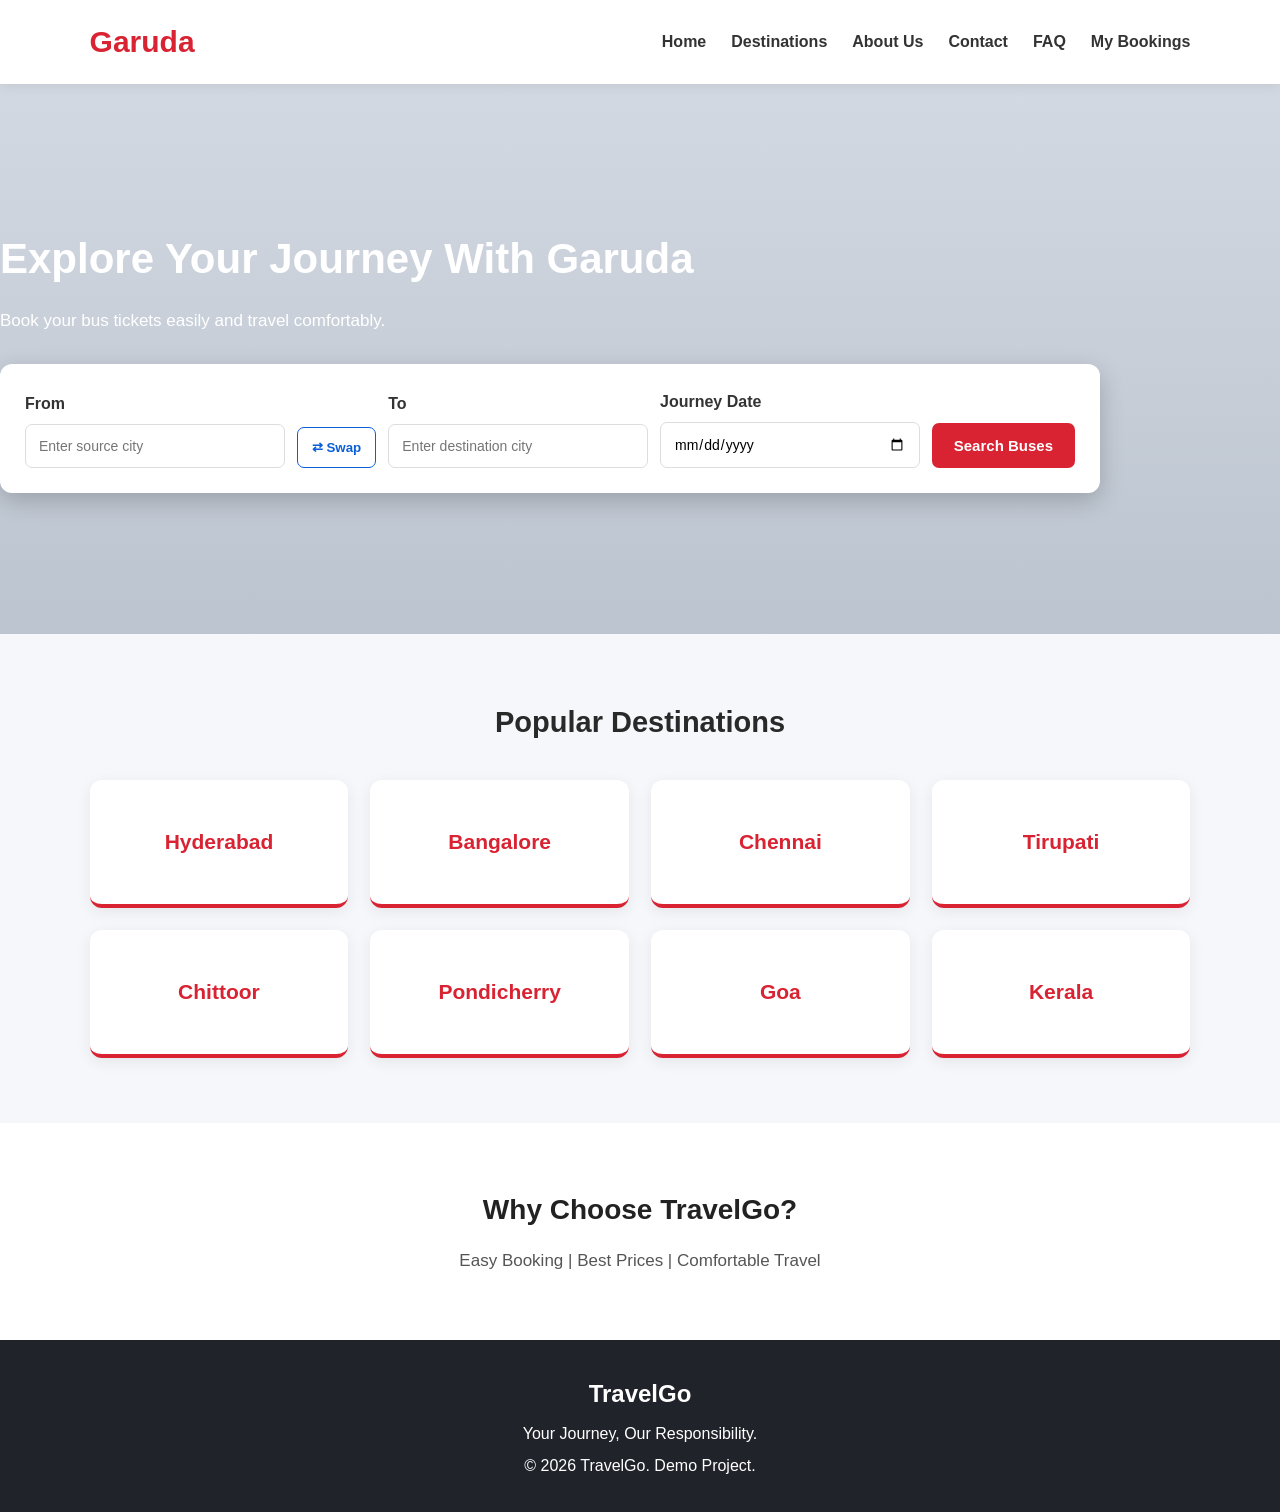
==== index.html @ 9bdde20b "Initial TravelGo website" ====
<!DOCTYPE html>
<html lang="en">
<head>
    <meta charset="UTF-8">
    <meta name="viewport" content="width=device-width, initial-scale=1.0">

    <title>Garuda - Bus Booking</title>

    <link rel="stylesheet" href="css/style.css">
</head>

<body>

    <header>
        <nav class="navbar">

            <h2 class="logo">Garuda</h2>

           
<ul>
    <li><a href="index.html">Home</a></li>
    <li><a href="#destinations">Destinations</a></li>
    <li><a href="about.html">About Us</a></li>
    <li><a href="contact.html">Contact</a></li>
    <li><a href="faq.html">FAQ</a></li>
    <li><a href="bookings.html">My Bookings</a></li>
</ul>


        </nav>
    </header>

    <section class="hero">

        <div class="hero-content">

            <h1>Explore Your Journey With Garuda</h1>

            <p>Book your bus tickets easily and travel comfortably.</p>

            <div class="search-box">

                <div>
                    <label for="from">From</label>
                    <input
                        type="text"
                        id="from"
                        placeholder="Enter source city"
                    >
                </div>

                <button
                    type="button"
                    class="swap-btn"
                    onclick="swapCities()"
                    title="Swap source and destination"
                >
                    ⇄ Swap
                </button>

                <div>
                    <label for="to">To</label>
                    <input
                        type="text"
                        id="to"
                        placeholder="Enter destination city"
                    >
                </div>

                <div>
                    <label for="date">Journey Date</label>
                    <input type="date" id="date">
                </div>

                <button type="button" onclick="searchBuses()">
                    Search Buses
                </button>

            </div>

        </div>

    </section>

    <section class="destinations" id="destinations">

        <h2>Popular Destinations</h2>

        <div class="destination-container">

            <div class="destination-card">
                <h3>Hyderabad</h3>
            </div>

            <div class="destination-card">
                <h3>Bangalore</h3>
            </div>

            <div class="destination-card">
                <h3>Chennai</h3>
            </div>

            <div class="destination-card">
                <h3>Tirupati</h3>
            </div>

            <div class="destination-card">
                <h3>Chittoor</h3>
            </div>

            <div class="destination-card">
                <h3>Pondicherry</h3>
            </div>

            <div class="destination-card">
                <h3>Goa</h3>
            </div>

            <div class="destination-card">
                <h3>Kerala</h3>
            </div>

        </div>

    </section>

    <section class="about" id="about">

        <h2>Why Choose TravelGo?</h2>

        <p>Easy Booking | Best Prices | Comfortable Travel</p>

    </section>

    <footer id="contact">

        <h2>TravelGo</h2>

        <p>Your Journey, Our Responsibility.</p>

        <p>© 2026 TravelGo. Demo Project.</p>

    </footer>

    <script src="js/main.js"></script>

</body>
</html>
---- css/style.css ----
/* =========================
   TRAVELGO HOMEPAGE DESIGN
========================= */

* {
    margin: 0;
    padding: 0;
    box-sizing: border-box;
    font-family: Arial, sans-serif;
}

body {
    background: #f5f7fb;
    color: #292929;
    line-height: 1.6;
}

/* Navigation */

header {
    background: white;
    box-shadow: 0 2px 12px rgba(0, 0, 0, 0.08);
    position: sticky;
    top: 0;
    z-index: 100;
}

.navbar {
    display: flex;
    justify-content: space-between;
    align-items: center;
    padding: 18px 7%;
}

.logo {
    color: #d92332;
    font-size: 30px;
    font-weight: bold;
}

.navbar ul {
    display: flex;
    align-items: center;
    list-style: none;
    gap: 25px;
}

.navbar a {
    text-decoration: none;
    color: #333;
    font-weight: bold;
    transition: 0.3s;
}

.navbar a:hover {
    color: #d92332;
}

/* Hero Section */

.hero {
    background:
        linear-gradient(
            rgba(16, 44, 78, 0.15),
            rgba(16, 44, 78, 0.25)
        ),
        url("https://images.unsplash.com/photo-1570125909232-eb263c188f7e?auto=format&fit=crop&w=1800&q=90");

    background-size: cover;
    background-position: center center;
    background-repeat: no-repeat;

    min-height: 550px;
    display: flex;
    align-items: center;
}

.hero-content {
    width: 100%;
    max-width: 1100px;
}

.hero-content h1 {
    color: white;
    font-size: 42px;
    margin-bottom: 15px;
}

.hero-content p {
    color: white;
    font-size: 17px;
    margin-bottom: 30px;
}

/* Search Box */

.search-box {
    display: flex;
    align-items: end;
    gap: 12px;

    background: white;
    padding: 25px;
    border-radius: 12px;

    box-shadow: 0 8px 25px rgba(0, 0, 0, 0.2);
}

.search-box div {
    flex: 1;
    min-width: 140px;

    display: flex;
    flex-direction: column;
    text-align: left;
}

.search-box label {
    font-weight: bold;
    margin-bottom: 8px;
    color: #333;
}

.search-box input {
    width: 100%;
    padding: 13px;

    border: 1px solid #ddd;
    border-radius: 7px;

    font-size: 14px;
    outline: none;
}

.search-box input:focus {
    border-color: #d92332;
    box-shadow: 0 0 4px rgba(217, 35, 50, 0.2);
}

/* Search Button */

.search-box button:not(.swap-btn) {
    padding: 14px 22px;

    background: #d92332;
    color: white;

    border: none;
    border-radius: 7px;

    font-weight: bold;
    font-size: 15px;

    cursor: pointer;
    transition: 0.3s;
}

.search-box button:not(.swap-btn):hover {
    background: #ae1724;
    transform: translateY(-2px);
}

/* Swap Button */

.search-box .swap-btn {
    padding: 12px 14px;

    background: white;
    color: #0b5ed7;

    border: 1px solid #0b5ed7;
    border-radius: 7px;

    font-weight: bold;
    cursor: pointer;
    transition: 0.3s;
}

.search-box .swap-btn:hover {
    background: #0b5ed7;
    color: white;
}

/* Popular Destinations */

.destinations {
    padding: 65px 7%;
    text-align: center;
}

.destinations h2 {
    font-size: 29px;
    margin-bottom: 35px;
}

.destination-container {
    display: grid;
    grid-template-columns: repeat(4, 1fr);
    gap: 22px;
}

.destination-card {
    background: white;
    padding: 45px 15px;

    border-radius: 12px;
    box-shadow: 0 4px 15px rgba(0, 0, 0, 0.07);

    transition: 0.3s;
    border-bottom: 4px solid #d92332;
}

.destination-card:hover {
    transform: translateY(-8px);
    box-shadow: 0 8px 22px rgba(0, 0, 0, 0.12);
}

.destination-card h3 {
    color: #d92332;
    font-size: 21px;
}

/* About Section */

.about {
    background: white;
    padding: 65px 20px;
    text-align: center;
}

.about h2 {
    font-size: 28px;
    margin-bottom: 15px;
    color: #222;
}

.about p {
    color: #555;
    font-size: 17px;
}

/* Footer */

footer {
    background: #20232a;
    color: white;
    text-align: center;
    padding: 30px;
    line-height: 2;
}

/* Responsive Design */

@media (max-width: 900px) {

    .search-box {
        flex-wrap: wrap;
    }

    .destination-container {
        grid-template-columns: repeat(2, 1fr);
    }
}

@media (max-width: 768px) {

    .navbar {
        flex-direction: column;
        gap: 15px;
    }

    .navbar ul {
        flex-wrap: wrap;
        justify-content: center;
        gap: 15px;
    }

    .hero {
        min-height: auto;
        padding: 55px 18px;
    }

    .hero-content h1 {
        font-size: 30px;
    }

    .search-box {
        flex-direction: column;
        align-items: stretch;
    }

    .search-box div {
        width: 100%;
    }

    .search-box button {
        width: 100%;
    }

    .search-box .swap-btn {
        align-self: center;
        width: auto;
    }

    .destinations {
        padding: 45px 5%;
    }

    .about {
        padding: 45px 15px;
    }
}

@media (max-width: 480px) {

    .logo {
        font-size: 25px;
    }

    .navbar ul {
        gap: 12px;
    }

    .navbar a {
        font-size: 13px;
    }

    .hero-content h1 {
        font-size: 25px;
    }

    .hero-content p {
        font-size: 14px;
    }

    .search-box {
        padding: 18px;
    }

    .destination-container {
        grid-template-columns: 1fr;
    }

    .destinations h2 {
        font-size: 24px;
    }
}
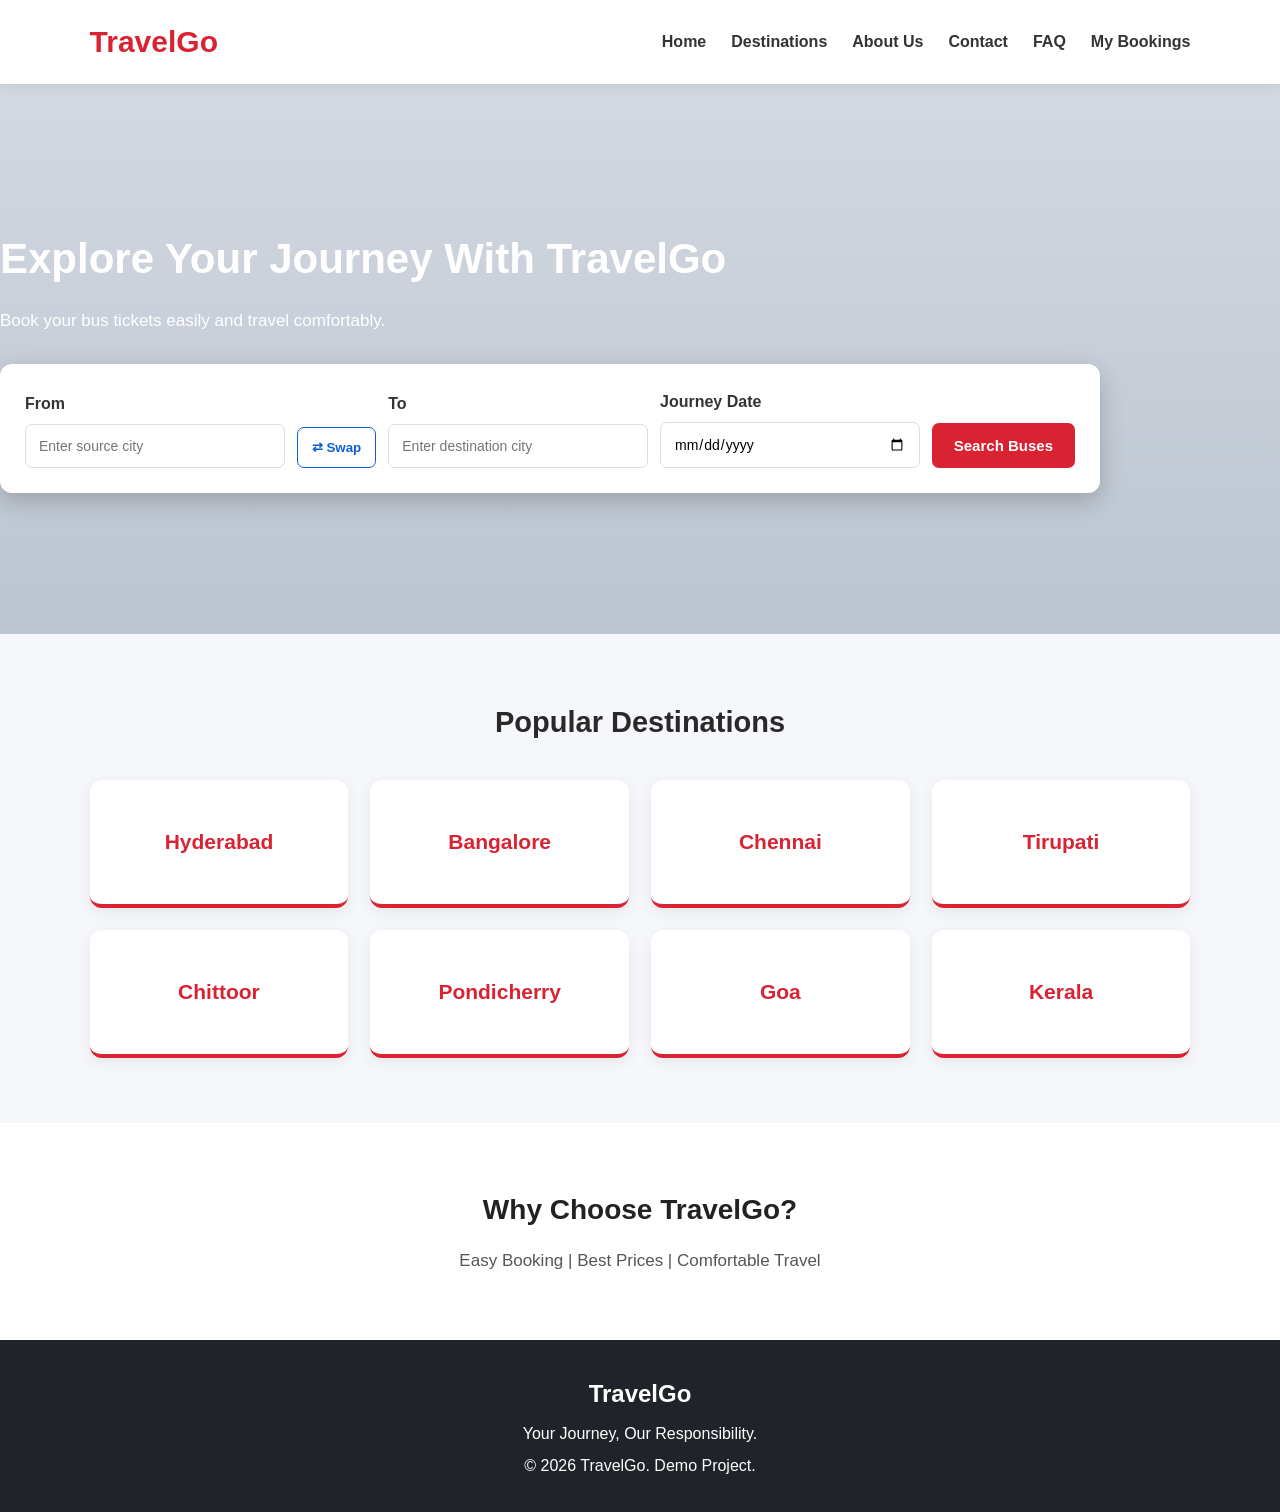
==== commit e48bc77b: "Rename site from Garuda to TravelGo" ====
--- a/index.html
+++ b/index.html
@@ -5,7 +5,7 @@
     <meta charset="UTF-8">
     <meta name="viewport" content="width=device-width, initial-scale=1.0">
 
-    <title>Garuda - Bus Booking</title>
+    <title>TravelGo - Bus Booking</title>
 
     <link rel="stylesheet" href="css/style.css">
 </head>
@@ -15,7 +15,7 @@
     <header>
         <nav class="navbar">
 
-            <h2 class="logo">Garuda</h2>
+            <h2 class="logo">TravelGo</h2>
 
            
 <ul>
@@ -35,7 +35,7 @@
 
         <div class="hero-content">
 
-            <h1>Explore Your Journey With Garuda</h1>
+            <h1>Explore Your Journey With TravelGo</h1>
 
             <p>Book your bus tickets easily and travel comfortably.</p>
 
